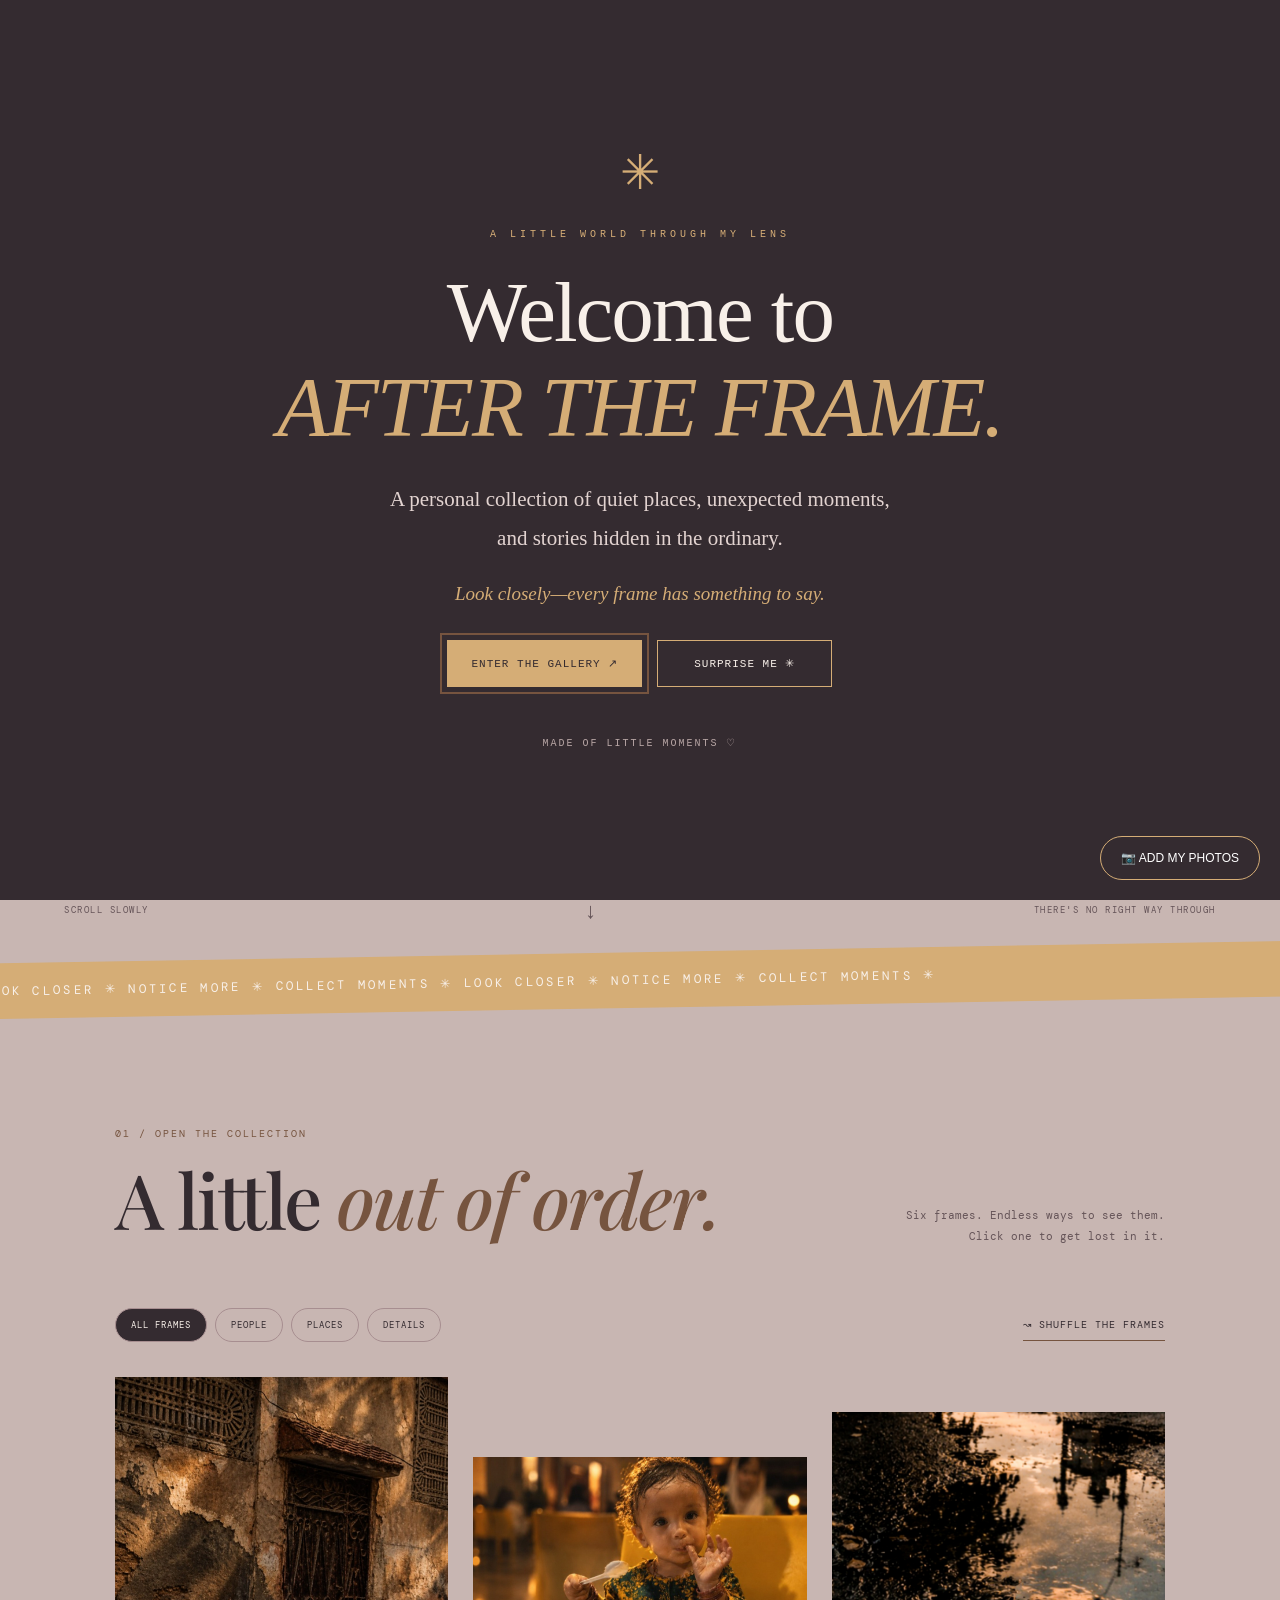
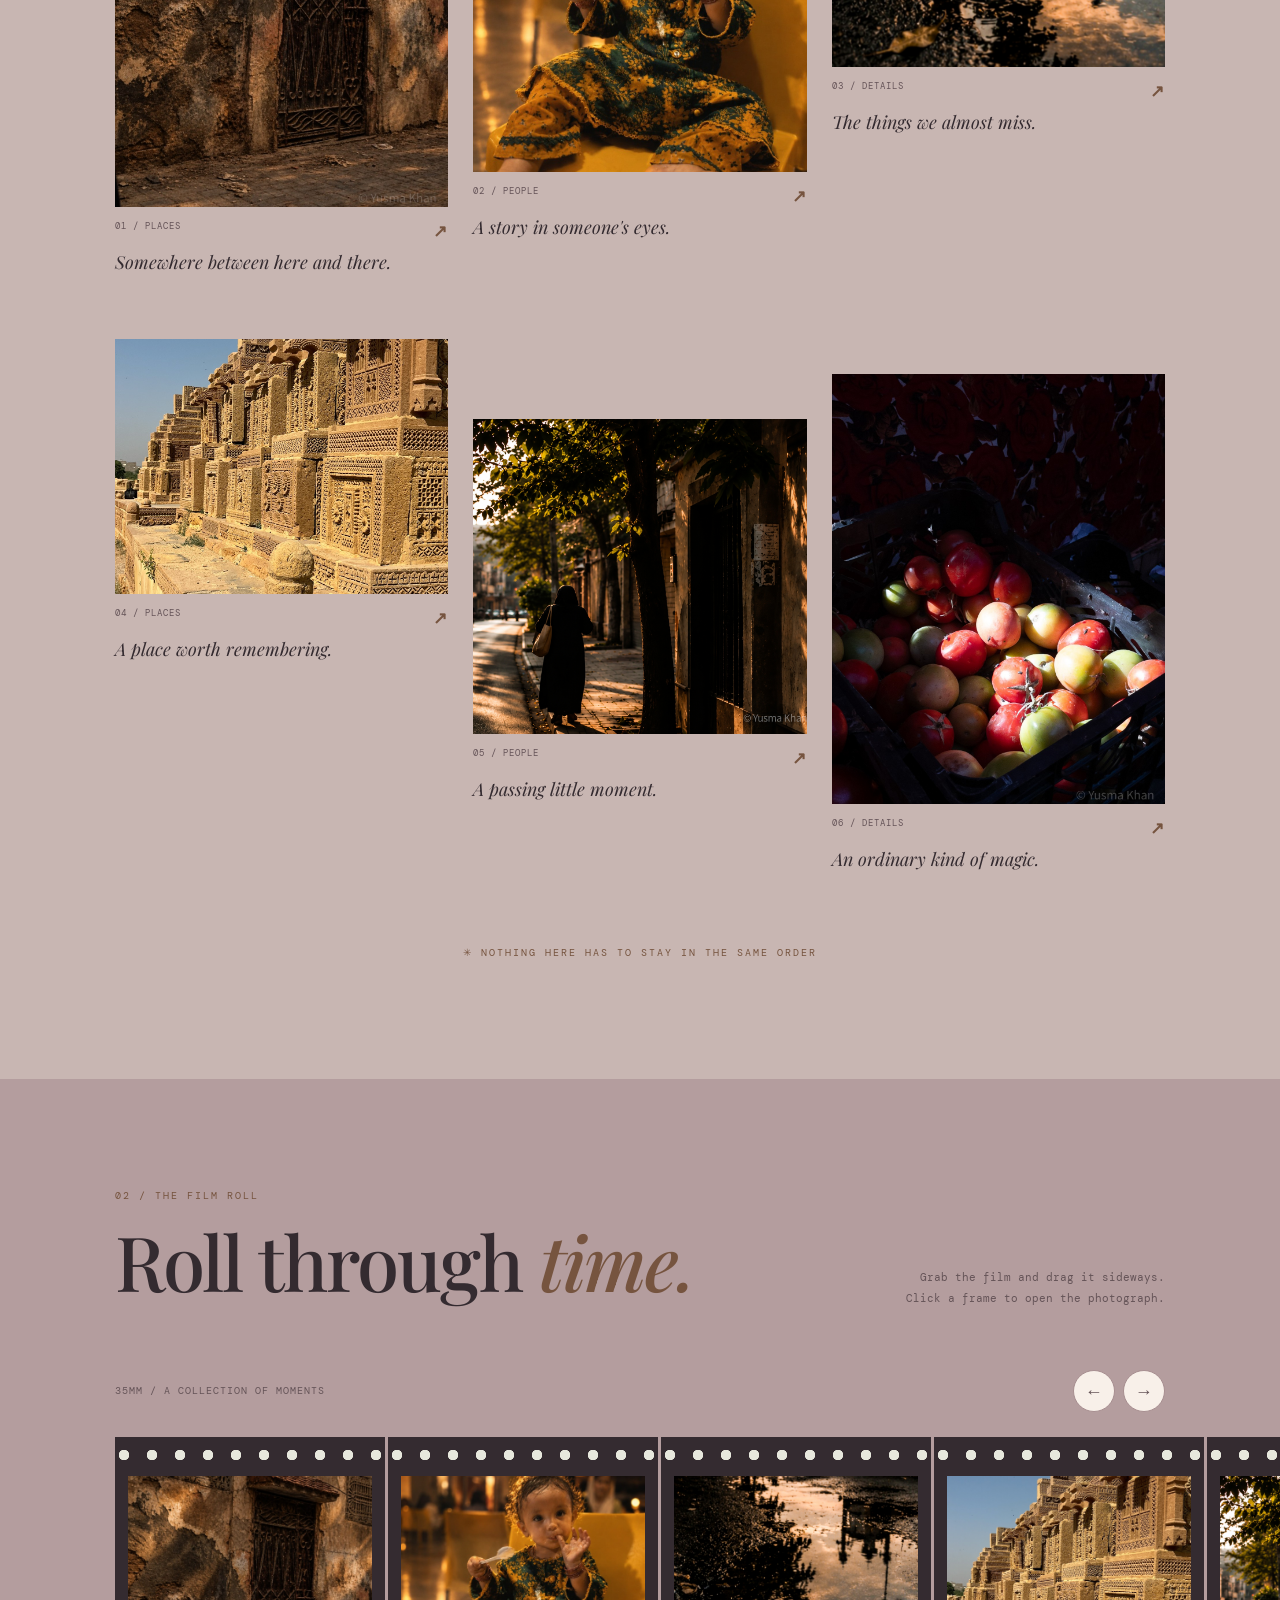
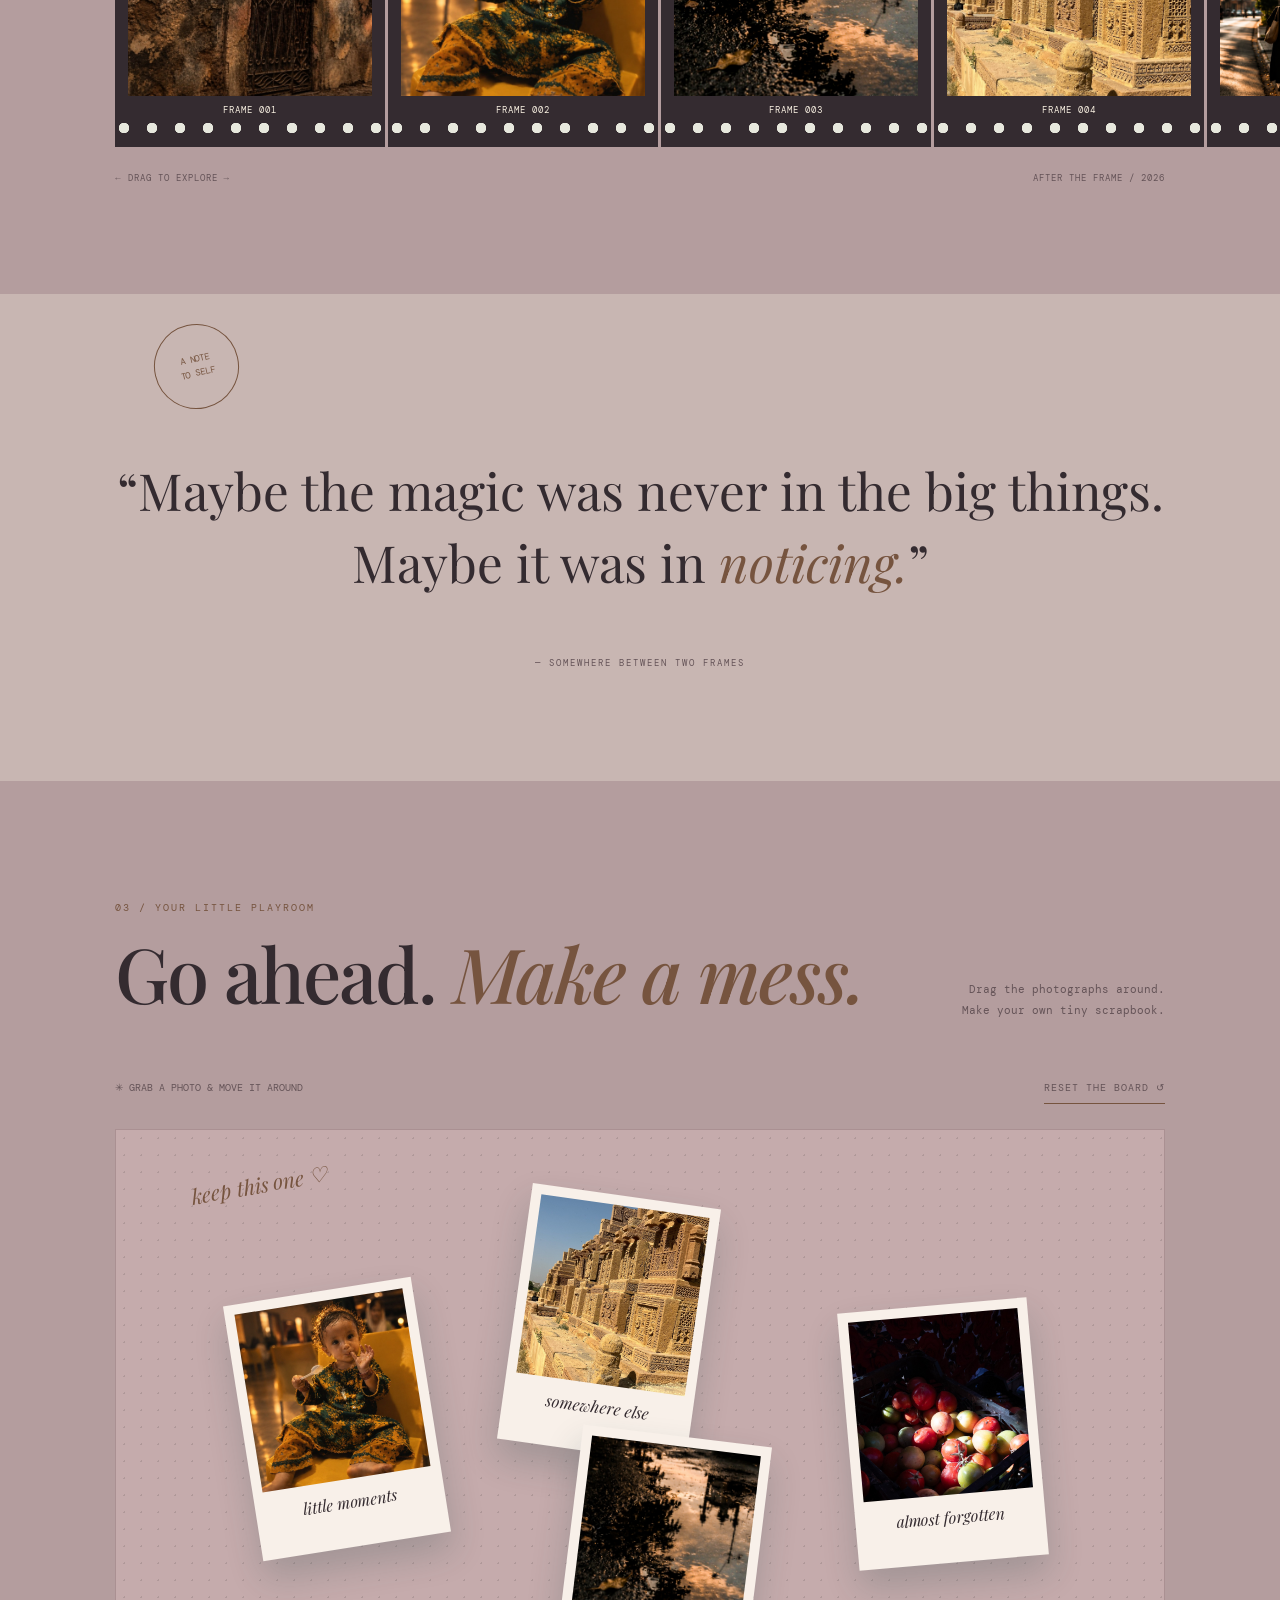
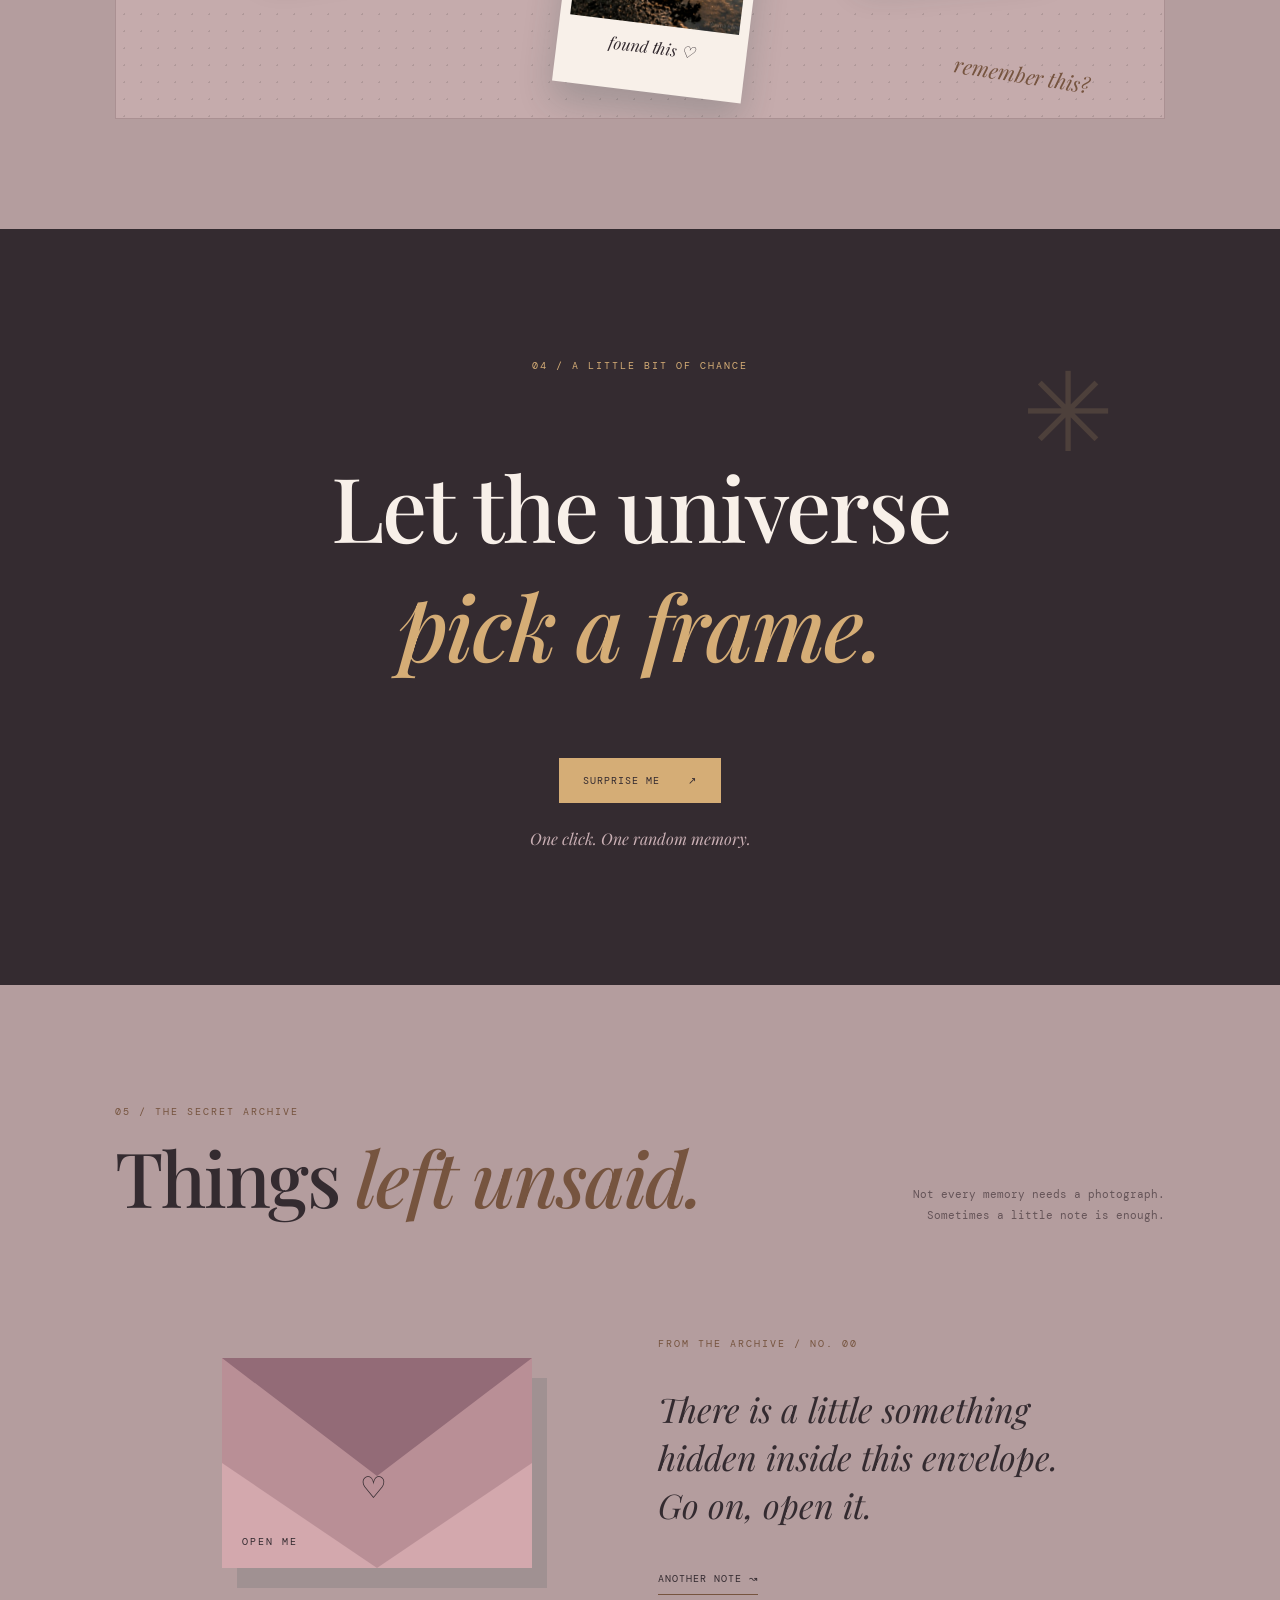
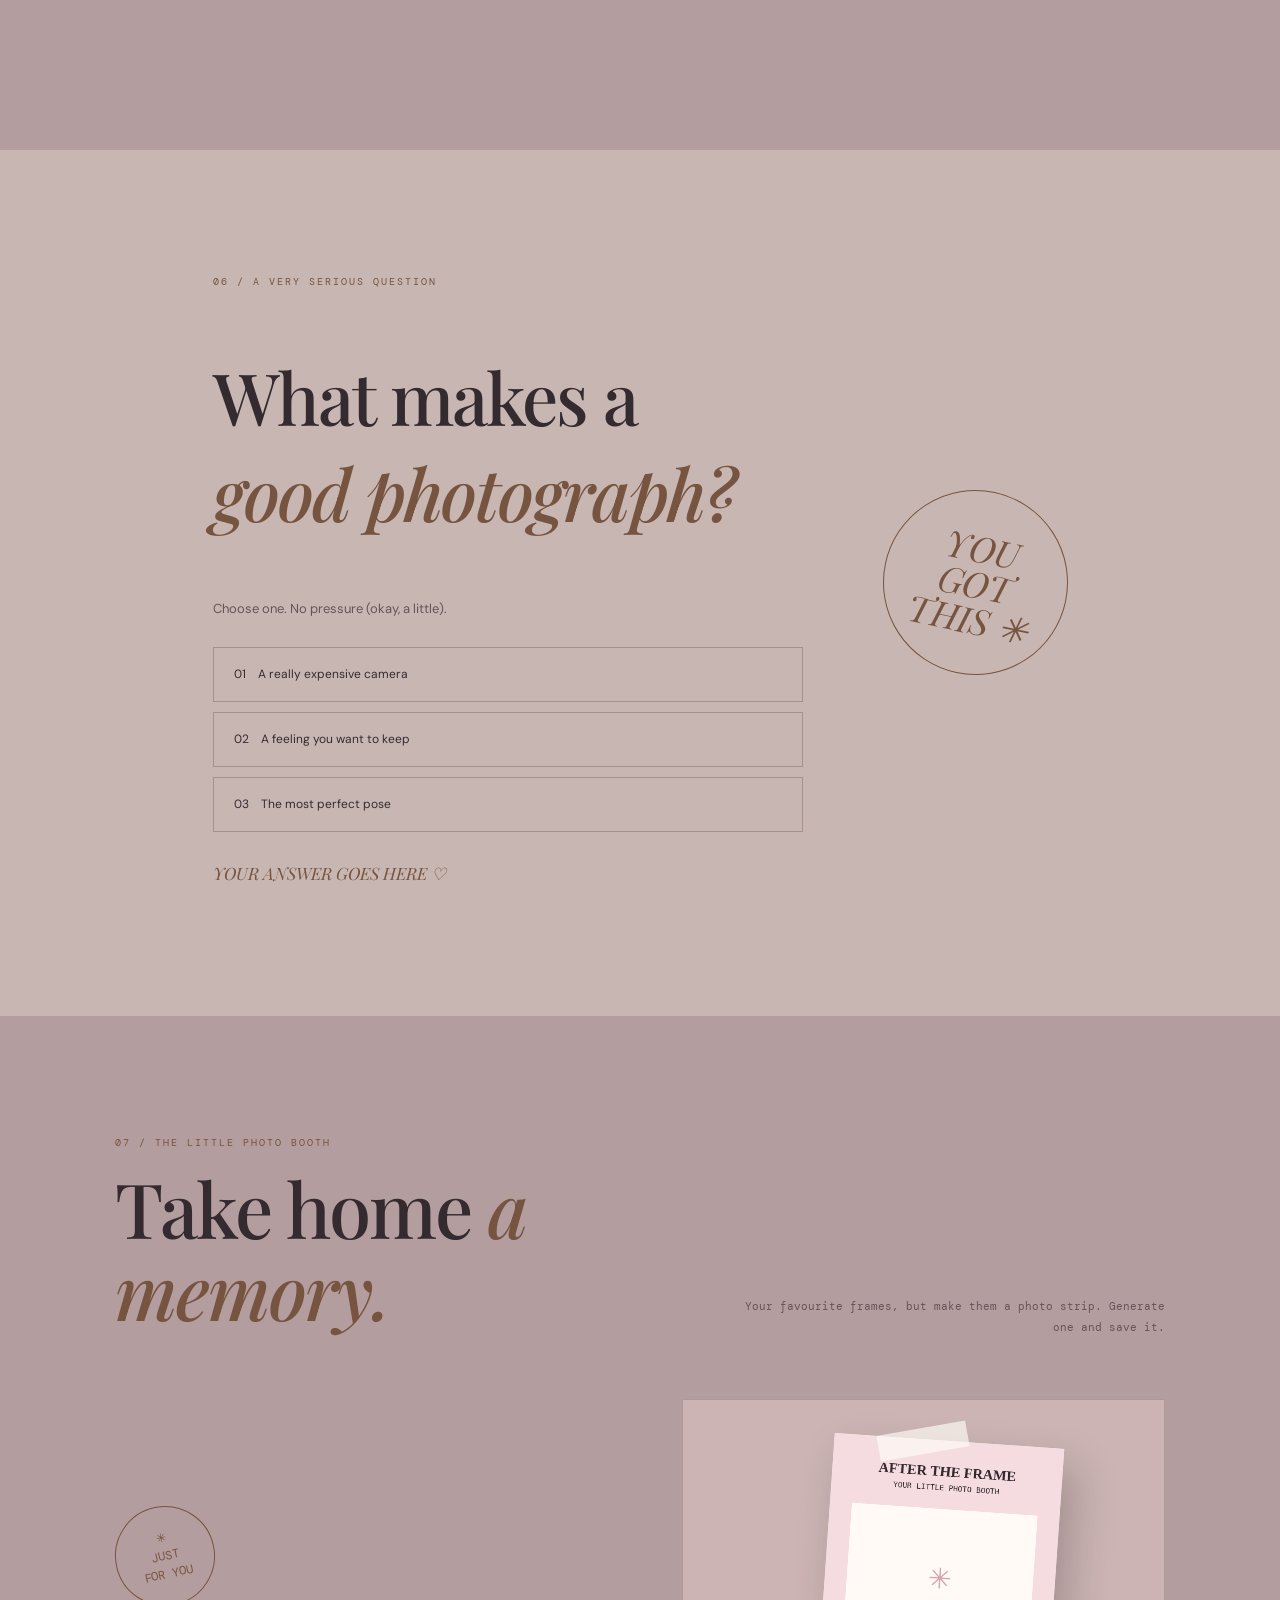
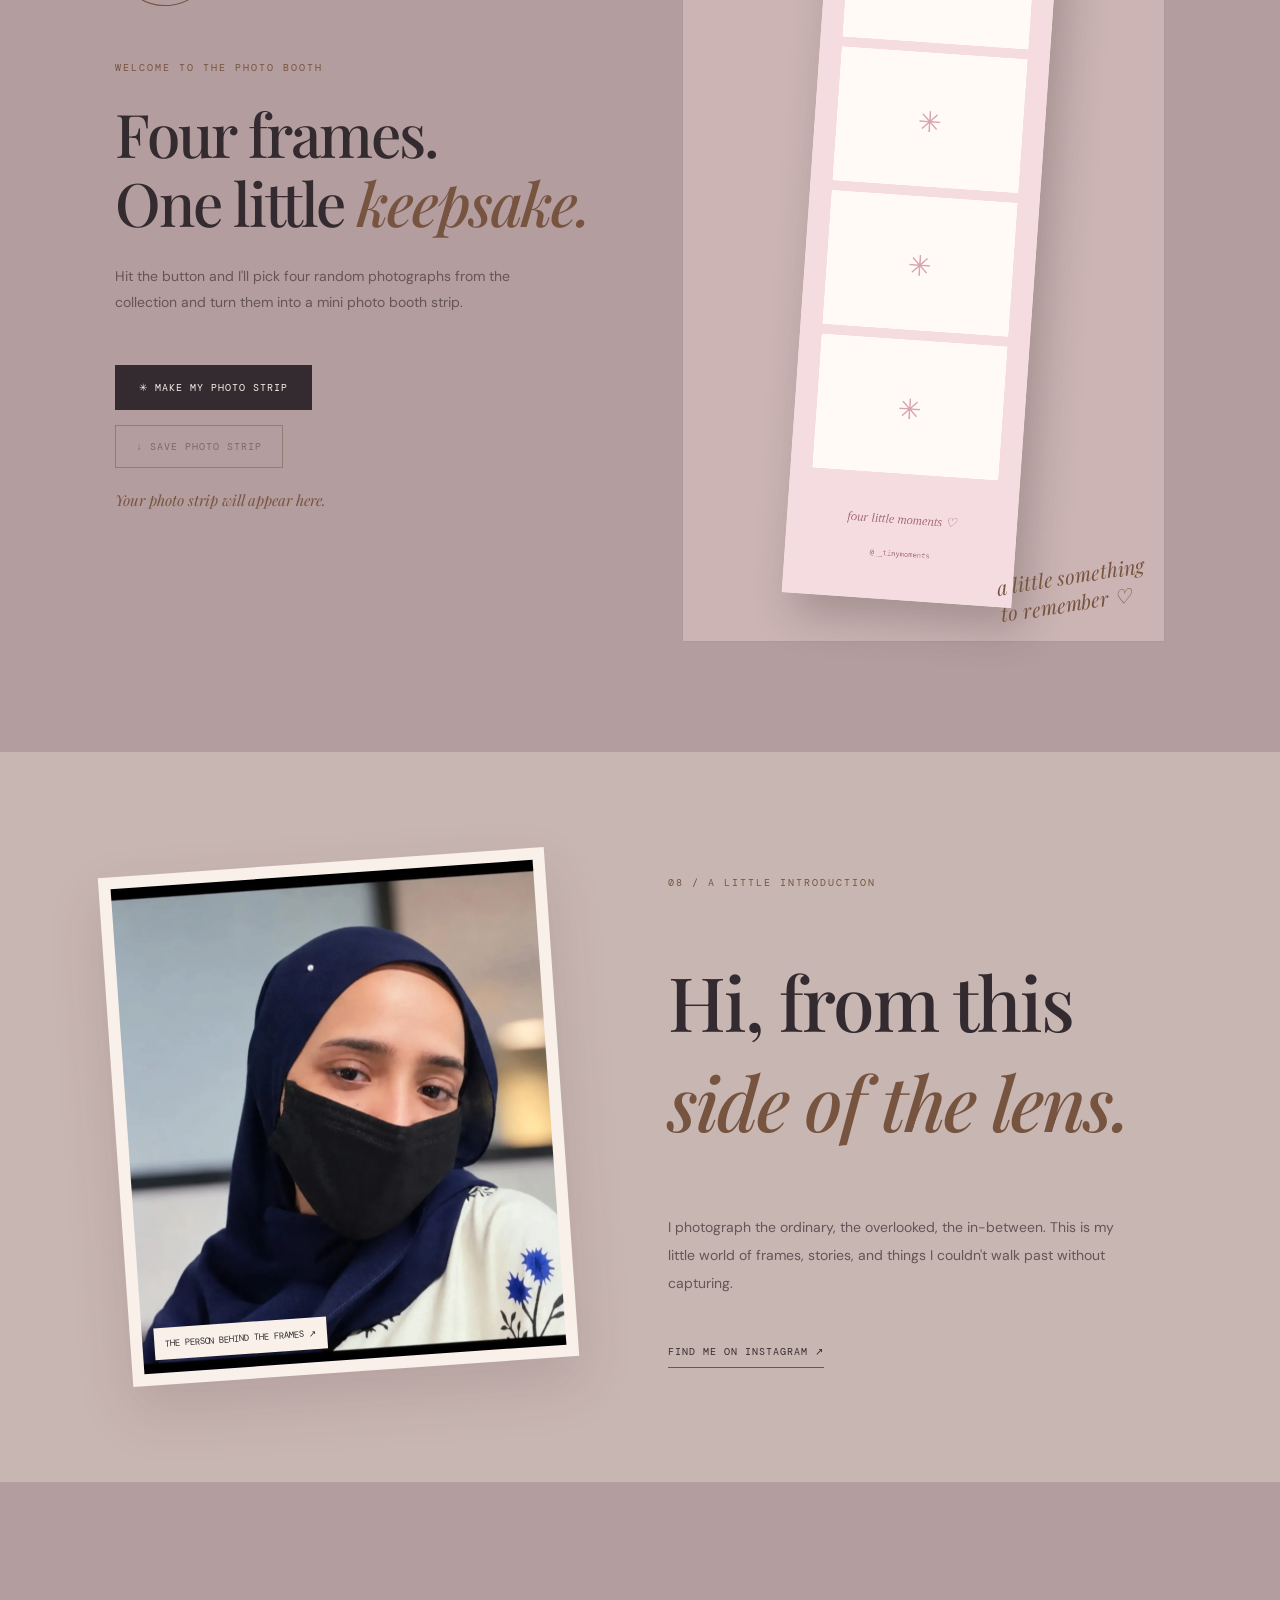
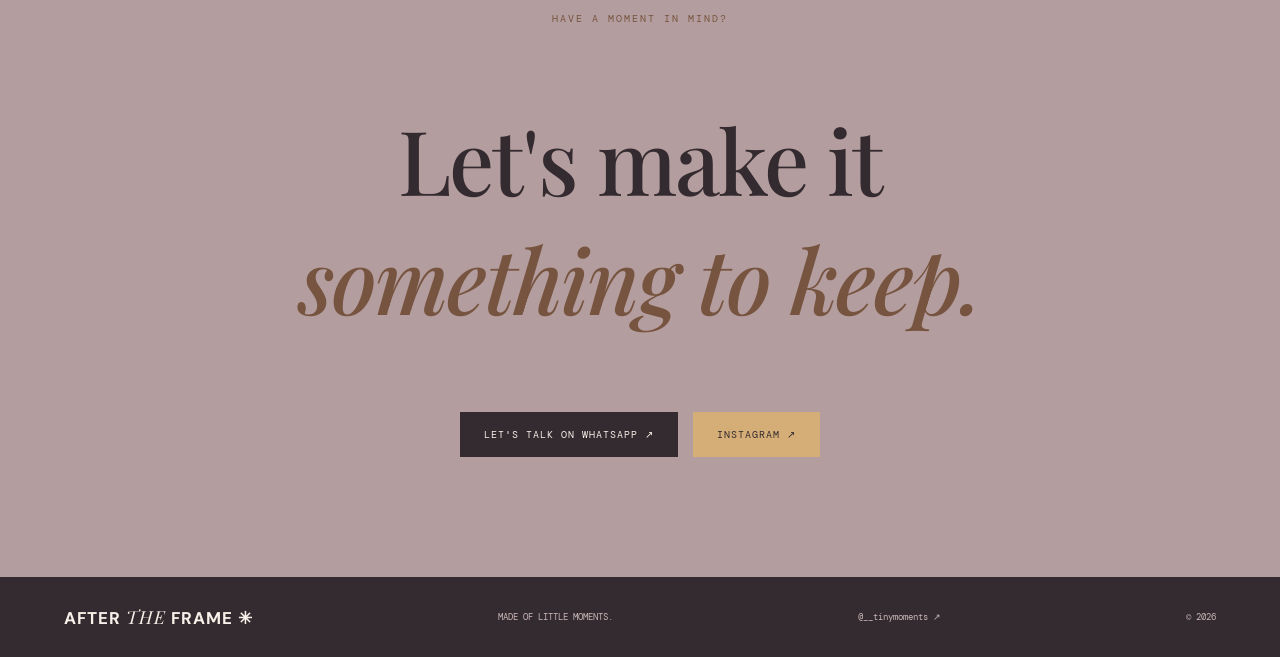
==== index (1).html @ 4b3997f7 "Add files via upload" ====
<!DOCTYPE html>
<html lang="en">
<head>
  <meta charset="UTF-8">
  <meta name="viewport" content="width=device-width, initial-scale=1.0">
  <meta name="theme-color" content="#faf2ed">

  <title>AFTER THE FRAME — A Living Photo Diary</title>

  <link rel="preconnect" href="https://fonts.googleapis.com">
  <link rel="preconnect" href="https://fonts.gstatic.com" crossorigin>

  <link href="https://fonts.googleapis.com/css2?family=DM+Mono:wght@400;500&family=DM+Sans:wght@400;500;600;700&family=Playfair+Display:ital,wght@0,500;0,600;1,500;1,600&display=swap" rel="stylesheet">

  <style>

:root {
  --bg: #faf2ed;
  --blush: #f1e2e0;
  --rose: #d8a4ad;
  --rose-dark: #a96e7c;
  --ink: #33282d;
  --muted: #8b767b;
  --line: #e0cacc;
  --paper: #fffaf6;
  --serif: 'Playfair Display', Georgia, serif;
  --mono: 'DM Mono', monospace;
  --sans: 'DM Sans', sans-serif;
}

* {
  box-sizing: border-box;
}

html {
  scroll-behavior: smooth;
  scroll-padding-top: 100px;
}

body {
  margin: 0;
  background: var(--bg);
  color: var(--ink);
  font-family: var(--sans);
  overflow-x: hidden;
}

button, a {
  color: inherit;
}

button {
  font: inherit;
  cursor: pointer;
}

img {
  max-width: 100%;
}

button:focus-visible,
a:focus-visible {
  outline: 2px solid var(--rose-dark);
  outline-offset: 5px;
}

.micro {
  color: var(--rose-dark);
  font: 10px var(--mono);
  letter-spacing: 2px;
}

h1, h2, h3 {
  font-family: var(--serif);
  font-weight: 500;
  letter-spacing: -2px;
}

h1 em, h2 em, h3 em {
  color: var(--rose-dark);
  font-weight: 500;
}

/* PLAYFUL CURSOR */

#cursor {
  position: fixed;
  top: 0;
  left: 0;
  width: 26px;
  height: 26px;
  border: 1px solid var(--rose-dark);
  border-radius: 50%;
  transform: translate(-50%, -50%);
  pointer-events: none;
  z-index: 200;
  opacity: 0;
  transition:
    width .2s,
    height .2s,
    background .2s,
    opacity .2s;
}

#cursor.visible {
  opacity: 1;
}

#cursor.big {
  width: 55px;
  height: 55px;
  background: #d8a4ad35;
}

/* FLOATING HANDWRITTEN NOTES */

#floatingNote {
  position: fixed;
  bottom: 35px;
  right: 35px;
  max-width: 230px;
  padding: 18px 25px;
  background: #fff1d9;
  border: 1px solid #e7d4ae;
  box-shadow: 6px 10px 25px #33282d25;
  font: italic 20px/1.4 var(--serif);
  color: var(--ink);
  transform: translateY(30px) rotate(-6deg);
  opacity: 0;
  pointer-events: none;
  z-index: 110;
  transition: opacity .3s, transform .3s;
}

#floatingNote.show {
  opacity: 1;
  transform: translateY(0) rotate(-6deg);
}

#floatingNote::before {
  content: '✳';
  position: absolute;
  top: -14px;
  right: -13px;
  font-size: 27px;
  color: var(--rose-dark);
}

/* TOP BAR */

.topbar {
  height: 30px;
  padding: 0 5%;
  display: flex;
  justify-content: space-between;
  align-items: center;
  background: var(--ink);
  color: #fceee9;
  font: 9px var(--mono);
  letter-spacing: 1.3px;
}

/* NAVIGATION */

.navbar {
  height: 78px;
  padding: 0 5%;
  display: flex;
  align-items: center;
  justify-content: space-between;
  gap: 20px;
  border-bottom: 1px solid var(--line);
  background: #faf2edee;
  backdrop-filter: blur(14px);
  position: sticky;
  top: 0;
  z-index: 60;
}

.brand {
  text-decoration: none;
  font-weight: 700;
  font-size: 17px;
  letter-spacing: 1px;
  white-space: nowrap;
}

.brand i {
  font: italic 18px var(--serif);
}

.brand span {
  color: var(--rose-dark);
}

.navlinks {
  display: flex;
  gap: 24px;
}

.navlinks a {
  position: relative;
  text-decoration: none;
  font: 9px var(--mono);
  letter-spacing: 1px;
  white-space: nowrap;
}

.navlinks a::after {
  content: '';
  position: absolute;
  left: 0;
  bottom: -6px;
  width: 0;
  height: 1px;
  background: var(--rose-dark);
  transition: width .3s;
}

.navlinks a:hover::after {
  width: 100%;
}

#soundBtn {
  background: none;
  border: 1px solid var(--line);
  border-radius: 50px;
  padding: 10px 13px;
  font: 9px var(--mono);
  white-space: nowrap;
}

/* BUTTONS */

.pill {
  display: inline-flex;
  align-items: center;
  justify-content: space-between;
  gap: 28px;
  padding: 16px 24px;
  text-decoration: none;
  border: 0;
  font: 10px var(--mono);
  letter-spacing: 1px;
  transition: transform .25s, background .25s;
}

.pill:hover {
  transform: translateY(-5px) rotate(-2deg);
}

.pill.dark {
  background: var(--ink);
  color: var(--paper);
}

.pill.rose {
  background: var(--rose);
  color: var(--ink);
}

.pill.rose:hover {
  background: var(--paper);
}

.text-button {
  display: inline-block;
  padding: 9px 0;
  border: 0;
  border-bottom: 1px solid var(--rose-dark);
  background: none;
  font: 10px var(--mono);
  letter-spacing: 1px;
  text-decoration: none;
}

.text-button:hover {
  color: var(--rose-dark);
}

/* HERO */

.hero {
  min-height: 750px;
  padding: 100px 10% 90px;
  display: flex;
  align-items: center;
  position: relative;
  overflow: hidden;
}

.hero-copy {
  position: relative;
  z-index: 3;
  max-width: 760px;
}

.hero h1 {
  font-size: clamp(65px, 8.5vw, 124px);
  line-height: 1.01;
  margin: 30px 0;
}

.hero-description {
  max-width: 390px;
  color: var(--muted);
  font-size: 14px;
  line-height: 1.9;
}

.hero .pill {
  margin-top: 20px;
}

.hero-polaroid {
  position: absolute;
  right: 12%;
  top: 125px;
  width: min(29vw, 350px);
  height: 440px;
  padding: 12px 12px 44px;
  background: var(--paper);
  box-shadow: 0 25px 70px #62474b38;
  transform: rotate(8deg);
  z-index: 2;
  transition: transform .15s;
}

.hero-polaroid img {
  width: 100%;
  height: 100%;
  object-fit: cover;
}

.hero-polaroid > span {
  position: absolute;
  bottom: 14px;
  left: 15px;
  font: italic 15px var(--serif);
  color: var(--muted);
}

.tape {
  position: absolute;
  top: -10px;
  left: 36%;
  width: 90px;
  height: 25px;
  background: #d8a4adbb;
  transform: rotate(-8deg);
  z-index: 3;
}

.hero-star {
  position: absolute;
  right: 7%;
  top: 80px;
  color: var(--rose);
  font-size: 90px;
  animation: spin 25s linear infinite;
}

.hero-scribble {
  position: absolute;
  right: 6%;
  bottom: 105px;
  font: italic 20px var(--serif);
  color: var(--rose-dark);
  transform: rotate(10deg);
}

.hero-bottom {
  position: absolute;
  bottom: 28px;
  left: 5%;
  right: 5%;
  display: flex;
  justify-content: space-between;
  align-items: center;
  color: var(--muted);
  font: 9px var(--mono);
  letter-spacing: 1.5px;
}

.down-arrow {
  font-size: 22px;
  animation: bob 1.5s infinite;
}

@keyframes spin {
  to { transform: rotate(360deg); }
}

@keyframes bob {
  50% { transform: translateY(7px); }
}

/* MOVING MARQUEE */

.marquee {
  overflow: hidden;
  background: var(--rose);
  color: var(--paper);
  padding: 19px 0;
  font: 12px var(--mono);
  letter-spacing: 3px;
  white-space: nowrap;
  transform: rotate(-1deg) scale(1.03);
}

.marquee > div {
  width: max-content;
  animation: marqueeMove 25s linear infinite;
}

@keyframes marqueeMove {
  to { transform: translateX(-35%); }
}

/* SECTION STRUCTURE */

.section {
  padding: 110px 9%;
}

.section-head {
  display: flex;
  justify-content: space-between;
  align-items: end;
  gap: 25px;
  margin-bottom: 50px;
}

.section-head h2 {
  font-size: clamp(45px, 6vw, 76px);
  line-height: 1.08;
  margin: 18px 0;
}

.section-head > p {
  text-align: right;
  font: 11px/1.9 var(--mono);
  color: var(--muted);
}

/* GALLERY */

.gallery-actions {
  display: flex;
  justify-content: space-between;
  align-items: center;
  gap: 20px;
  margin-bottom: 35px;
}

.filters {
  display: flex;
  gap: 8px;
  flex-wrap: wrap;
}

.filters button {
  border: 1px solid var(--line);
  border-radius: 30px;
  padding: 10px 15px;
  background: none;
  font: 9px var(--mono);
  letter-spacing: 1px;
  transition: background .2s, color .2s;
}

.filters button:hover,
.filters button.active {
  background: var(--ink);
  color: var(--paper);
}

.gallery {
  display: grid;
  grid-template-columns: repeat(3, minmax(0, 1fr));
  gap: 65px 25px;
  align-items: start;
}

.frame {
  display: block;
  min-width: 0;
  padding: 0;
  border: 0;
  background: none;
  text-align: left;
  transition: transform .35s;
}

.frame:nth-child(3n+2) {
  margin-top: 80px;
}

.frame:nth-child(3n) {
  margin-top: 35px;
}

.frame:hover {
  transform: translateY(-10px) rotate(-1deg);
}

.frame.hidden {
  display: none;
}

.frame-image {
  display: block;
  position: relative;
  overflow: hidden;
  background: var(--blush);
}

.frame-image::after {
  content: 'OPEN FRAME ↗';
  position: absolute;
  right: 12px;
  bottom: 12px;
  background: var(--paper);
  padding: 10px;
  font: 9px var(--mono);
  opacity: 0;
  transform: translateY(10px);
  transition: .3s;
}

.frame:hover .frame-image::after {
  opacity: 1;
  transform: translateY(0);
}

.frame-image img {
  display: block;
  width: 100%;
  height: 315px;
  object-fit: cover;
  transition: transform .8s;
}

.frame.tall img {
  height: 430px;
}

.frame.short img {
  height: 255px;
}

.frame:hover img {
  transform: scale(1.07);
}

.frame-label {
  display: flex;
  justify-content: space-between;
  margin: 13px 0 8px;
  color: var(--muted);
  font: 9px var(--mono);
  letter-spacing: 1px;
}

.frame-label b {
  color: var(--rose-dark);
  font-size: 17px;
}

.frame > i {
  font: italic 18px var(--serif);
}

.centered {
  margin-top: 75px;
  text-align: center;
}

/* NEW FILM ROLL */

.film-section {
  padding: 100px 0 110px;
  background: var(--blush);
  overflow: hidden;
}

.film-section .section-head {
  margin-left: 9%;
  margin-right: 9%;
}

.film-controls {
  margin: 0 9% 25px;
  display: flex;
  justify-content: space-between;
  align-items: center;
  gap: 15px;
  font: 10px var(--mono);
  letter-spacing: 1px;
  color: var(--muted);
}

.film-controls > div {
  display: flex;
  gap: 8px;
}

.film-controls button {
  width: 42px;
  height: 42px;
  background: var(--paper);
  border: 1px solid var(--line);
  border-radius: 50%;
  font-size: 18px;
  transition: .25s;
}

.film-controls button:hover {
  background: var(--ink);
  color: var(--paper);
}

.film-track {
  display: flex;
  overflow-x: auto;
  gap: 3px;
  padding: 0 9%;
  scrollbar-width: none;
  scroll-snap-type: x proximity;
  touch-action: pan-y;
  cursor: grab;
  user-select: none;
  overscroll-behavior-inline: contain;
}

.film-track::-webkit-scrollbar {
  display: none;
}

.film-track.dragging {
  cursor: grabbing;
  scroll-snap-type: none;
}

.film-frame {
  position: relative;
  flex: 0 0 270px;
  height: 310px;
  padding: 39px 13px 36px;
  background: var(--ink);
  color: #eedbdc;
  border: 0;
  text-align: center;
  scroll-snap-align: center;
  user-select: none;
}

.film-frame::before,
.film-frame::after {
  content: '';
  position: absolute;
  left: 0;
  right: 0;
  height: 17px;
  background-image: radial-gradient(
    circle at 9px 8px,
    #e7cbc8 5px,
    transparent 5.5px
  );
  background-size: 28px 17px;
  background-repeat: repeat-x;
}

.film-frame::before {
  top: 10px;
}

.film-frame::after {
  bottom: 10px;
}

.film-picture {
  display: block;
  height: 220px;
  overflow: hidden;
  background: #514346;
}

.film-picture img {
  width: 100%;
  height: 100%;
  object-fit: cover;
  display: block;
  pointer-events: none;
  transition: filter .3s, transform .5s;
}

.film-frame:hover img {
  filter: brightness(1.12);
  transform: scale(1.05);
}

.film-frame > span:last-child {
  display: block;
  padding-top: 8px;
  font: 9px var(--mono);
  letter-spacing: 1px;
}

.film-footer {
  display: flex;
  justify-content: space-between;
  margin: 25px 9% 0;
  color: var(--muted);
  font: 9px var(--mono);
  letter-spacing: 1px;
}

/* QUOTE */

.quote {
  padding: 110px 8%;
  background: var(--bg);
  text-align: center;
  position: relative;
}

.quote p {
  font: clamp(28px, 4vw, 52px)/1.4 var(--serif);
}

.quote em {
  color: var(--rose-dark);
}

.quote small {
  font: 9px var(--mono);
  letter-spacing: 2px;
  color: var(--muted);
}

.stamp {
  position: absolute;
  left: 12%;
  top: 30px;
  width: 85px;
  height: 85px;
  border: 1px solid var(--rose-dark);
  border-radius: 50%;
  display: grid;
  place-content: center;
  color: var(--rose-dark);
  font: 9px/1.5 var(--mono);
  transform: rotate(-13deg);
}

/* DRAGGABLE PHOTO BOARD */

.play-section {
  background: var(--blush);
}

.playbar {
  display: flex;
  justify-content: space-between;
  align-items: center;
  gap: 15px;
  margin: -10px 0 25px;
  font: 10px var(--mono);
  color: var(--muted);
}

.board {
  height: 590px;
  position: relative;
  overflow: hidden;
  border: 1px solid #dfc5c3;
  background-color: #ead8d5;
  background-image: radial-gradient(
    #b98e9240 1px,
    transparent 1px
  );
  background-size: 17px 17px;
}

.polaroid {
  position: absolute;
  width: 190px;
  padding: 10px 10px 35px;
  background: var(--paper);
  box-shadow: 0 18px 35px #50383b35;
  cursor: grab;
  touch-action: none;
  user-select: none;
  z-index: 2;
  transition: box-shadow .25s;
}

.polaroid.dragging {
  cursor: grabbing;
  box-shadow: 0 28px 60px #50383b60;
}

.polaroid img {
  display: block;
  width: 100%;
  height: 180px;
  object-fit: cover;
  pointer-events: none;
}

.polaroid span {
  display: block;
  text-align: center;
  padding-top: 12px;
  font: italic 16px var(--serif);
  pointer-events: none;
}

.p1 {
  left: 12%;
  top: 160px;
  transform: rotate(-9deg);
}

.p2 {
  left: 38%;
  top: 65px;
  transform: rotate(8deg);
}

.p3 {
  right: 12%;
  top: 175px;
  transform: rotate(-5deg);
}

.p4 {
  left: 43%;
  bottom: 25px;
  transform: rotate(7deg);
}

.board-note {
  position: absolute;
  color: var(--rose-dark);
  font: italic 21px var(--serif);
  pointer-events: none;
}

.note-one {
  left: 7%;
  top: 40px;
  transform: rotate(-10deg);
}

.note-two {
  right: 7%;
  bottom: 30px;
  transform: rotate(9deg);
}

.board-star {
  position: absolute;
  left: 49%;
  top: 48%;
  color: var(--rose-dark);
  font-size: 35px;
  pointer-events: none;
}

/* SURPRISE ME */

.surprise-section {
  position: relative;
  overflow: hidden;
  padding: 120px 7%;
  background: var(--ink);
  color: var(--paper);
  text-align: center;
}

.surprise-section .micro {
  color: var(--rose);
}

.surprise-section h2 {
  font-size: clamp(50px, 7vw, 92px);
}

.surprise-section h2 em {
  color: var(--rose);
}

#surpriseCaption {
  margin-top: 25px;
  color: #c9afb4;
  font: italic 16px var(--serif);
}

.surprise-star {
  position: absolute;
  right: 13%;
  top: 15%;
  color: #d8a4ad22;
  font-size: 110px;
  pointer-events: none;
  animation: spin 35s linear infinite;
}

/* SECRET ARCHIVE */

.archive-section {
  background: var(--blush);
}

.archive-layout {
  display: flex;
  justify-content: center;
  align-items: center;
  gap: 12%;
  padding: 45px 0;
}

.envelope {
  position: relative;
  flex-shrink: 0;
  width: 310px;
  height: 210px;
  background: #d7a1a9;
  border: 0;
  box-shadow: 15px 20px 0 #c68e9835;
  transition: transform .35s;
}

.envelope:hover {
  transform: rotate(-7deg) translateY(-8px);
}

.envelope::before,
.envelope::after {
  content: '';
  position: absolute;
  bottom: 0;
  width: 0;
  height: 0;
  border-bottom: 105px solid #e3b6bd;
}

.envelope::before {
  left: 0;
  border-right: 155px solid transparent;
}

.envelope::after {
  right: 0;
  border-left: 155px solid transparent;
}

.envelope-flap {
  position: absolute;
  top: 0;
  left: 0;
  border-left: 155px solid transparent;
  border-right: 155px solid transparent;
  border-top: 118px solid #bf8590;
  transition: transform .35s;
}

.envelope.opened .envelope-flap {
  transform: scaleY(-1);
  transform-origin: top;
}

.envelope-heart {
  position: absolute;
  top: 110px;
  left: 138px;
  z-index: 3;
  color: var(--ink);
  font-size: 30px;
}

.envelope-label {
  position: absolute;
  bottom: 20px;
  left: 20px;
  z-index: 4;
  font: 10px var(--mono);
  letter-spacing: 2px;
}

.archive-note {
  max-width: 400px;
}

.archive-note > p {
  min-height: 125px;
  font: italic clamp(23px, 3vw, 34px)/1.4 var(--serif);
}

/* PHOTO QUIZ */

.quiz-section {
  display: flex;
  justify-content: center;
  align-items: center;
  gap: 80px;
  padding: 115px 9%;
}

.quiz-content {
  width: 100%;
  max-width: 590px;
}

.quiz-section h2 {
  font-size: clamp(45px, 6vw, 72px);
}

.quiz-content > p:not(.micro) {
  color: var(--muted);
  font-size: 13px;
}

.answers {
  display: grid;
  gap: 10px;
  margin: 30px 0;
}

.answers button {
  padding: 18px 20px;
  background: none;
  border: 1px solid var(--line);
  text-align: left;
  font-size: 12px;
  transition: .25s;
}

.answers button:hover,
.answers button.selected {
  background: var(--blush);
  border-color: var(--rose-dark);
  transform: translateX(7px);
}

#quizResult {
  color: var(--rose-dark);
  font: italic 17px var(--serif);
}

.quiz-sticker {
  width: 185px;
  height: 185px;
  flex-shrink: 0;
  border: 1px solid var(--rose-dark);
  border-radius: 50%;
  display: grid;
  place-content: center;
  text-align: center;
  transform: rotate(12deg);
  color: var(--rose-dark);
  font: italic 36px/1 var(--serif);
}

/* NEW PHOTO BOOTH */

.booth-section {
  background: var(--blush);
}

.booth-layout {
  display: grid;
  grid-template-columns: 1fr 1fr;
  gap: 8%;
  align-items: center;
}

.booth-intro {
  position: relative;
  max-width: 480px;
}

.booth-intro h3 {
  font-size: clamp(38px, 4.7vw, 61px);
  line-height: 1.15;
  margin: 25px 0;
}

.booth-intro > p:not(.micro) {
  max-width: 410px;
  color: var(--muted);
  font-size: 14px;
  line-height: 1.9;
}

.booth-stamp {
  display: grid;
  place-content: center;
  position: relative;
  width: 100px;
  height: 100px;
  margin-bottom: 55px;
  border: 1px solid var(--rose-dark);
  border-radius: 50%;
  font: 12px/1.5 var(--mono);
  text-align: center;
  color: var(--rose-dark);
  transform: rotate(-12deg);
}

#createStrip {
  margin-top: 35px;
}

.outline-button {
  display: block;
  margin-top: 15px;
  padding: 14px 20px;
  background: transparent;
  border: 1px solid var(--rose-dark);
  font: 10px var(--mono);
  letter-spacing: 1px;
  transition: .25s;
}

.outline-button:not(:disabled):hover {
  background: var(--rose);
}

.outline-button:disabled {
  opacity: .45;
  cursor: not-allowed;
}

#boothStatus {
  min-height: 30px;
  margin-top: 22px;
  font: italic 15px var(--serif);
  color: var(--rose-dark);
}

.booth-preview {
  display: flex;
  justify-content: center;
  align-items: center;
  position: relative;
  min-height: 690px;
  padding: 40px 20px;
  background: #e6d0d0;
  background-image: radial-gradient(
    #a96e7c22 1px,
    transparent 1px
  );
  background-size: 17px 17px;
  border: 1px solid #d9bdc1;
}

#boothCanvas {
  display: block;
  width: min(100%, 230px);
  height: auto;
  background: var(--paper);
  box-shadow: 13px 20px 40px #33282d40;
  transform: rotate(4deg);
  transition: transform .35s;
}

#boothCanvas:hover {
  transform: rotate(0deg) scale(1.02);
}

.booth-tape {
  position: absolute;
  top: 28px;
  left: 50%;
  width: 90px;
  height: 26px;
  background: #ffffff80;
  transform: translateX(-50%) rotate(-10deg);
  z-index: 2;
}

.booth-handwriting {
  position: absolute;
  bottom: 25px;
  right: 17px;
  font: italic 20px var(--serif);
  color: var(--rose-dark);
  transform: rotate(-9deg);
}

/* ABOUT */

.about-section {
  display: grid;
  grid-template-columns: .9fr 1fr;
  align-items: center;
  gap: 10%;
}

.about-photo {
  position: relative;
  height: 510px;
  padding: 12px;
  background: var(--paper);
  box-shadow: 0 25px 55px #50383b26;
  transform: rotate(-4deg);
}

.about-photo img {
  width: 100%;
  height: 100%;
  object-fit: cover;
}

.about-photo span {
  position: absolute;
  bottom: 25px;
  left: 24px;
  padding: 10px;
  background: var(--paper);
  font: 9px var(--mono);
}

.about-content h2 {
  font-size: clamp(45px, 6vw, 75px);
}

.about-content > p:not(.micro) {
  max-width: 460px;
  color: var(--muted);
  font-size: 14px;
  line-height: 2;
}

.about-content .link {
  margin-top: 25px;
}

/* CONTACT */

.contact-section {
  padding: 120px 7%;
  background: var(--blush);
  text-align: center;
}

.contact-section h2 {
  font-size: clamp(48px, 7vw, 90px);
}

.contact-section .pill {
  margin-top: 25px;
}

/* FOOTER */

footer {
  display: flex;
  justify-content: space-between;
  align-items: center;
  flex-wrap: wrap;
  gap: 16px;
  padding: 28px 5%;
  background: var(--ink);
  color: var(--paper);
}

footer span,
footer > a:last-of-type {
  font: 9px var(--mono);
  color: #cbb7b8;
  text-decoration: none;
}

/* LIGHTBOX */

.lightbox {
  position: fixed;
  inset: 0;
  z-index: 100;
  display: flex;
  justify-content: center;
  align-items: center;
  padding: 60px 8%;
  background: #21191ef0;
  opacity: 0;
  visibility: hidden;
  transition: opacity .3s, visibility .3s;
}

.lightbox.open {
  opacity: 1;
  visibility: visible;
}

.lightbox figure {
  margin: 0;
  max-width: min(850px, 80vw);
}

.lightbox figure img {
  display: block;
  max-width: 100%;
  max-height: 72vh;
  object-fit: contain;
}

.lightbox figcaption {
  display: flex;
  justify-content: space-between;
  gap: 25px;
  padding-top: 15px;
  color: var(--paper);
  font: 11px var(--mono);
}

.lightbox button {
  position: absolute;
  border: 0;
  background: none;
  color: var(--paper);
  font-size: 30px;
}

.lightbox-close {
  right: 25px;
  top: 15px;
  font-size: 40px !important;
}

.lightbox-prev {
  left: 4%;
  top: 50%;
}

.lightbox-next {
  right: 4%;
  top: 50%;
}

/* LITTLE NOTIFICATIONS */

.toast {
  position: fixed;
  bottom: 25px;
  left: 50%;
  z-index: 120;
  padding: 12px 18px;
  background: var(--ink);
  color: var(--paper);
  font: 10px var(--mono);
  transform: translate(-50%, 20px);
  opacity: 0;
  pointer-events: none;
  transition: .3s;
}

.toast.show {
  opacity: 1;
  transform: translate(-50%, 0);
}

/* SCROLL REVEAL */

.reveal {
  opacity: 0;
  transform: translateY(25px);
  transition: opacity .7s, transform .7s;
}

.reveal.visible {
  opacity: 1;
  transform: translateY(0);
}

/* TABLET */

@media (max-width: 1000px) {
  .navbar {
    flex-wrap: wrap;
    height: auto;
    min-height: 76px;
    padding: 14px 5%;
  }

  .navlinks {
    order: 3;
    width: 100%;
    justify-content: center;
    padding-top: 12px;
  }

  .hero {
    padding-left: 7%;
  }

  .hero-polaroid {
    right: 7%;
    width: 30vw;
    height: 365px;
  }

  .section {
    padding: 85px 7%;
  }

  .gallery {
    gap: 45px 18px;
  }

  .polaroid {
    width: 155px;
  }

  .polaroid img {
    height: 145px;
  }

  .p1 { left: 7%; }
  .p3 { right: 7%; }

  .film-section .section-head {
    margin: 0 7% 40px;
  }

  .film-controls,
  .film-footer {
    margin-left: 7%;
    margin-right: 7%;
  }

  .film-track {
    padding-left: 7%;
    padding-right: 7%;
  }
}

/* MOBILE */

@media (max-width: 650px) {

  #cursor {
    display: none;
  }

  #floatingNote {
    right: 20px;
    bottom: 20px;
    max-width: 190px;
    font-size: 16px;
  }

  .topbar {
    font-size: 7px;
  }

  .topbar span:last-child {
    display: none;
  }

  .navbar {
    min-height: 65px;
    padding: 14px 5%;
  }

  .brand {
    font-size: 14px;
  }

  .navlinks {
    gap: 16px;
    overflow-x: auto;
    justify-content: flex-start;
    scrollbar-width: none;
  }

  .navlinks::-webkit-scrollbar {
    display: none;
  }

  .navlinks a {
    font-size: 8px;
  }

  #soundBtn {
    font-size: 8px;
    padding: 8px;
  }

  .hero {
    min-height: 790px;
    padding: 65px 7% 335px;
    align-items: flex-start;
  }

  .hero h1 {
    font-size: clamp(55px, 13vw, 83px);
    letter-spacing: -2px;
  }

  .hero-description {
    font-size: 12px;
  }

  .hero-polaroid {
    width: 205px;
    height: 265px;
    right: 18%;
    top: auto;
    bottom: 80px;
  }

  .hero-polaroid > span {
    font-size: 11px;
  }

  .hero-star {
    right: 8%;
    top: 45%;
    font-size: 60px;
  }

  .hero-scribble {
    right: 5%;
    bottom: 82px;
    font-size: 13px;
  }

  .hero-bottom {
    font-size: 7px;
  }

  .hero-bottom span:last-child {
    display: none;
  }

  .section {
    padding: 75px 6%;
  }

  .section-head {
    display: block;
    margin-bottom: 35px;
  }

  .section-head h2 {
    font-size: clamp(40px, 10vw, 60px);
  }

  .section-head > p {
    text-align: left;
    margin-top: 18px;
  }

  /* GALLERY */

  .gallery-actions {
    flex-direction: column;
    align-items: flex-start;
  }

  #shuffleBtn {
    align-self: flex-end;
  }

  .filters button {
    padding: 9px 12px;
    font-size: 8px;
  }

  .gallery {
    grid-template-columns: repeat(2, minmax(0, 1fr));
    gap: 35px 12px;
  }

  .frame:nth-child(n) {
    margin-top: 0;
  }

  .frame:nth-child(even) {
    margin-top: 40px;
  }

  .frame-image img,
  .frame.tall img,
  .frame.short img {
    height: 230px;
  }

  .frame-label {
    font-size: 7px;
  }

  .frame > i {
    font-size: 14px;
  }

  /* FILM ROLL */

  .film-section {
    padding: 80px 0;
  }

  .film-section .section-head {
    margin: 0 6% 35px;
  }

  .film-controls,
  .film-footer {
    margin-left: 6%;
    margin-right: 6%;
  }

  .film-track {
    padding-left: 6%;
    padding-right: 6%;
  }

  .film-frame {
    flex-basis: 220px;
    height: 270px;
  }

  .film-picture {
    height: 180px;
  }

  .film-controls {
    font-size: 8px;
  }

  .film-footer {
    font-size: 8px;
  }

  /* QUOTE */

  .quote {
    padding: 90px 7%;
  }

  .quote p {
    font-size: 30px;
  }

  .stamp {
    left: 5%;
    top: 12px;
    width: 60px;
    height: 60px;
    font-size: 7px;
  }

  /* PLAYROOM */

  .playbar {
    flex-wrap: wrap;
  }

  .board {
    height: 615px;
  }

  .polaroid {
    width: 132px;
    padding: 7px 7px 25px;
  }

  .polaroid img {
    height: 128px;
  }

  .polaroid span {
    font-size: 12px;
  }

  .p1 {
    left: 5%;
    top: 100px;
  }

  .p2 {
    left: auto;
    right: 5%;
    top: 60px;
  }

  .p3 {
    left: 7%;
    right: auto;
    top: 335px;
  }

  .p4 {
    left: auto;
    right: 5%;
    bottom: 40px;
  }

  .board-note {
    font-size: 16px;
  }

  /* SURPRISE */

  .surprise-section {
    padding: 95px 7%;
  }

  .surprise-section h2 {
    font-size: 55px;
  }

  /* ARCHIVE */

  .archive-layout {
    flex-direction: column;
    gap: 60px;
  }

  .envelope {
    transform: scale(.85);
  }

  .envelope:hover {
    transform: scale(.85) rotate(-5deg);
  }

  .archive-note {
    width: 100%;
  }

  /* QUIZ */

  .quiz-section {
    display: block;
    padding: 90px 7%;
  }

  .quiz-sticker {
    width: 110px;
    height: 110px;
    font-size: 23px;
    margin: 45px auto 0;
  }

  /* PHOTO BOOTH */

  .booth-layout {
    grid-template-columns: 1fr;
    gap: 45px;
  }

  .booth-stamp {
    width: 80px;
    height: 80px;
    margin-bottom: 35px;
  }

  .booth-intro h3 {
    font-size: 43px;
  }

  .booth-preview {
    min-height: 590px;
  }

  #boothCanvas {
    width: min(100%, 190px);
  }

  .booth-handwriting {
    font-size: 16px;
  }

  /* ABOUT */

  .about-section {
    grid-template-columns: 1fr;
    gap: 55px;
  }

  .about-photo {
    width: 85%;
    height: 380px;
    margin: auto;
  }

  .about-content h2 {
    font-size: 55px;
  }

  /* CONTACT */

  .contact-section {
    padding: 95px 7%;
  }

  .contact-section h2 {
    font-size: 55px;
  }

  /* FOOTER */

  footer {
    justify-content: center;
    text-align: center;
  }

  footer span:nth-child(2) {
    display: none;
  }

  /* LIGHTBOX */

  .lightbox {
    padding: 50px 5%;
  }

  .lightbox figure {
    max-width: 90vw;
  }

  .lightbox-prev {
    left: 2%;
  }

  .lightbox-next {
    right: 2%;
  }
}

@media (prefers-reduced-motion: reduce) {
  *,
  *::before,
  *::after {
    scroll-behavior: auto !important;
    animation-duration: .01ms !important;
    transition-duration: .01ms !important;
  }

  .reveal {
    opacity: 1;
    transform: none;
  }
}

/* =====================================
   AFTER THE FRAME
   MIDNIGHT TEAL × ANTIQUE GOLD
   COLOUR CHANGE ONLY
===================================== */

:root {
  --bg: #F8F5EE;
  --blush: #E7E8DD;
  --rose: #D5AD76;
  --rose-dark: #86623D;
  --ink: #153D3C;
  --muted: #5D7771;
  --line: #C7D6CE;
  --paper: #FFFDF7;
}

/* Navigation */
.navbar {
  background: rgba(248, 245, 238, 0.95);
}

/* Cursor */
#cursor.big {
  background: rgba(213, 173, 118, 0.22);
}

/* Floating notes */
#floatingNote {
  background: #FFF5DC;
  border-color: #E4D3B4;
  box-shadow: 6px 10px 25px rgba(21, 61, 60, 0.15);
}

/* Hero photograph */
.hero-polaroid {
  box-shadow: 0 25px 70px rgba(21, 61, 60, 0.22);
}

.tape {
  background: rgba(213, 173, 118, 0.75);
}

/* Film roll */
.film-frame {
  color: #F8F0E1;
}

.film-frame::before,
.film-frame::after {
  background-image: radial-gradient(
    circle at 9px 8px,
    #E7E8DD 5px,
    transparent 5.5px
  );
}

.film-picture {
  background: #466461;
}

/* Draggable scrapbook */
.board {
  background-color: #DAE6DB;
  background-image: radial-gradient(
    rgba(21, 61, 60, 0.18) 1px,
    transparent 1px
  );
  border-color: #BDD0C2;
}

.polaroid {
  box-shadow: 0 18px 35px rgba(21, 61, 60, 0.20);
}

.polaroid.dragging {
  box-shadow: 0 28px 60px rgba(21, 61, 60, 0.38);
}

/* Secret envelope */
.envelope {
  background: #B9CFC0;
  box-shadow: 15px 20px 0 rgba(21, 61, 60, 0.12);
}

.envelope::before,
.envelope::after {
  border-bottom-color: #D7E5D8;
}

.envelope-flap {
  border-top-color: #739D91;
}

/* Photo booth */
.booth-preview {
  background: #E1E7D9;
  background-image: radial-gradient(
    rgba(21, 61, 60, 0.12) 1px,
    transparent 1px
  );
}

.booth-tape {
  background: rgba(255, 253, 247, 0.65);
}

/* Photo popup */
.lightbox {
  background: rgba(10, 30, 30, 0.94);
}

/* Decorative star */
.surprise-star {
  color: rgba(213, 173, 118, 0.16);
}

/* DARKER CINEMATIC BACKGROUND */

:root {
  --bg: #B9C9BD;
  --blush: #A8BBAE;
  --paper: #F4F0E6;
  --ink: #153D3C;
  --rose: #D5AD76;
  --rose-dark: #86623D;
  --muted: #46665B;
  --line: #8FA99A;
}

/* Match the navigation to the new background */
.navbar {
  background: rgba(185, 201, 189, 0.95);
}

/* SMOKY MOCHA × ANTIQUE GOLD */

:root {
  --bg: #C8B6B2;
  --blush: #B49D9E;
  --paper: #F8F0E9;
  --ink: #342B30;
  --rose: #D5AD76;
  --rose-dark: #76543F;
  --muted: #655458;
  --line: #A78E90;
}

.navbar {
  background: rgba(200, 182, 178, 0.96);
}

.board {
  background-color: #C5ABAC;
  border-color: #AA9092;
  background-image: radial-gradient(
    rgba(52, 43, 48, 0.15) 1px,
    transparent 1px
  );
}

.booth-preview {
  background-color: #CBB4B3;
  border-color: #AF9898;
  background-image: radial-gradient(
    rgba(52, 43, 48, 0.12) 1px,
    transparent 1px
  );
}

.envelope {
  background: #B98F96;
}

.envelope::before,
.envelope::after {
  border-bottom-color: #D3A8AD;
}

.envelope-flap {
  border-top-color: #936B77;
}

/* ==================================
   AFTER THE FRAME — OPENING ANIMATION
================================== */

#aftIntro {
  position: fixed;
  inset: 0;
  z-index: 99999;
  background: var(--ink, #342b30);
  color: var(--paper, #f8f0e9);
  display: flex;
  justify-content: center;
  align-items: center;
  overflow: hidden;
}

html.aft-intro-active {
  overflow: hidden;
}

.aft-intro-content {
  text-align: center;
  position: relative;
  padding: 30px;
}

.aft-intro-small {
  font-family: monospace;
  font-size: 10px;
  letter-spacing: 4px;
  color: var(--rose, #d5ad76);
  animation: aftFade .7s both;
}

.aft-intro-photo {
  width: clamp(155px, 25vw, 245px);
  height: clamp(205px, 33vw, 315px);
  margin: 35px auto 25px;
  padding: 10px 10px 35px;
  background: #f8f0e9;
  box-shadow: 0 25px 70px #0005;
  position: relative;
  transform: rotate(-8deg);
  animation: aftPop .85s cubic-bezier(.2,1.4,.4,1) both;
}

.aft-intro-photo img {
  width: 100%;
  height: 100%;
  display: block;
  object-fit: cover;
}

.aft-intro-photo::before {
  content: "";
  position: absolute;
  width: 85px;
  height: 24px;
  background: #d5ad76bb;
  top: -12px;
  left: 50%;
  transform: translateX(-50%) rotate(-7deg);
}

.aft-intro-title {
  font-family: Georgia, serif;
  font-weight: normal;
  font-size: clamp(35px, 7vw, 75px);
  letter-spacing: -2px;
  margin: 15px 0 10px;
  animation: aftFade .7s .3s both;
}

.aft-intro-title em {
  color: var(--rose, #d5ad76);
}

.aft-intro-sub {
  font-family: monospace;
  font-size: 10px;
  letter-spacing: 2px;
  color: #e3d0ce;
  animation: aftFade .7s .5s both;
}

.aft-intro-star {
  position: absolute;
  right: -45px;
  top: 15px;
  font-size: 65px;
  color: var(--rose, #d5ad76);
  animation: aftSpin 6s linear infinite;
}

#aftSkip {
  position: absolute;
  top: 35px;
  right: 40px;
  z-index: 2;
  background: none;
  border: 1px solid #ffffff66;
  color: white;
  font: 11px monospace;
  padding: 10px 17px;
  cursor: pointer;
}

#aftIntro.aft-exit {
  animation: aftSlideAway .7s cubic-bezier(.75,0,.2,1) forwards;
}

/* ANIMATION KEYFRAMES */

@keyframes aftPop {
  0% {
    opacity: 0;
    transform: scale(.4) rotate(-25deg) translateY(100px);
  }
  70% {
    opacity: 1;
    transform: scale(1.08) rotate(10deg);
  }
  100% {
    opacity: 1;
    transform: scale(1) rotate(-8deg);
  }
}

@keyframes aftFade {
  from {
    opacity: 0;
    transform: translateY(20px);
  }
  to {
    opacity: 1;
    transform: translateY(0);
  }
}

@keyframes aftSpin {
  to { transform: rotate(360deg); }
}

@keyframes aftSlideAway {
  to { transform: translateY(-105%); }
}

@media (prefers-reduced-motion: reduce) {
  #aftIntro {
    display: none;
  }
}

@media (max-width: 600px) {
  .aft-intro-star {
    right: 0;
    top: 0;
    font-size: 40px;
  }

  #aftSkip {
    right: 20px;
    top: 20px;
  }
}

</style>

</head>

<body>

  <!-- PLAYFUL CURSOR -->
  <div id="cursor" aria-hidden="true"></div>

  <!-- LITTLE FLOATING MESSAGES -->
  <div id="floatingNote" aria-live="polite"></div>

  <!-- TOP STRIP -->
  <div class="topbar">
    <span>AN UNFINISHED COLLECTION OF LITTLE MOMENTS</span>
    <span>✳ MADE TO BE EXPLORED</span>
  </div>

  <!-- NAVIGATION -->
  <nav class="navbar">
    <a href="#home" class="brand">
      AFTER <i>THE</i> FRAME<span>✳</span>
    </a>

    <div class="navlinks">
      <a href="#gallery">FRAMES</a>
      <a href="#film">FILM ROLL</a>
      <a href="#play">PLAYROOM</a>
      <a href="#archive">ARCHIVE</a>
      <a href="#about">ABOUT</a>
    </div>

    <button id="soundBtn" aria-pressed="false">
      ♫ SOUND OFF
    </button>
  </nav>

  <main>

    <!-- HERO -->
    <section class="hero" id="home">

      <div class="hero-copy">
        <p class="micro">✳ A PERSONAL PHOTO DIARY / VOL. 01</p>

        <h1>
          Ordinary<br>
          things.<br>
          <em>Extraordinary</em><br>
          feelings.
        </h1>

        <p class="hero-description">
          A little corner for moments that deserve to stay
          longer. Nothing here needs to be perfectly arranged.
        </p>

        <a href="#gallery" class="pill dark">
          WANDER INSIDE <span>↘</span>
        </a>
      </div>

      <div class="hero-polaroid" id="heroPolaroid">
        <div class="tape"></div>
        <img src="[data-uri]" data-my-photo="1" alt="Featured photograph">
        <span>somewhere between then & now ♡</span>
      </div>

      <span class="hero-star">✳</span>

      <span class="hero-scribble">
        this is where<br>
        the magic lives ↗
      </span>

      <div class="hero-bottom">
        <span>SCROLL SLOWLY</span>
        <span class="down-arrow">↓</span>
        <span>THERE'S NO RIGHT WAY THROUGH</span>
      </div>

    </section>

    <!-- MOVING TEXT -->
    <div class="marquee">
      <div>
        LOOK CLOSER ✳ NOTICE MORE ✳ COLLECT MOMENTS ✳
        LOOK CLOSER ✳ NOTICE MORE ✳ COLLECT MOMENTS ✳
      </div>
    </div>

    <!-- PHOTOGRAPHY GALLERY -->
    <section class="section gallery-section" id="gallery">

      <div class="section-head">
        <div>
          <p class="micro">01 / OPEN THE COLLECTION</p>
          <h2>A little <em>out of order.</em></h2>
        </div>

        <p>
          Six frames. Endless ways to see them.<br>
          Click one to get lost in it.
        </p>
      </div>

      <div class="gallery-actions">

        <div class="filters">
          <button class="active" data-filter="all">ALL FRAMES</button>
          <button data-filter="people">PEOPLE</button>
          <button data-filter="places">PLACES</button>
          <button data-filter="details">DETAILS</button>
        </div>

        <button class="text-button" id="shuffleBtn">
          ↝ SHUFFLE THE FRAMES
        </button>

      </div>

      <div class="gallery" id="galleryGrid">

        <button class="frame tall"
                data-category="places"
                data-caption="Somewhere between here and there.">
          <span class="frame-image">
            <img src="[data-uri]" data-my-photo="1" alt="A captured place">
          </span>
          <span class="frame-label">01 / PLACES <b>↗</b></span>
          <i>Somewhere between here and there.</i>
        </button>

        <button class="frame"
                data-category="people"
                data-caption="A story in someone's eyes.">
          <span class="frame-image">
            <img src="[data-uri]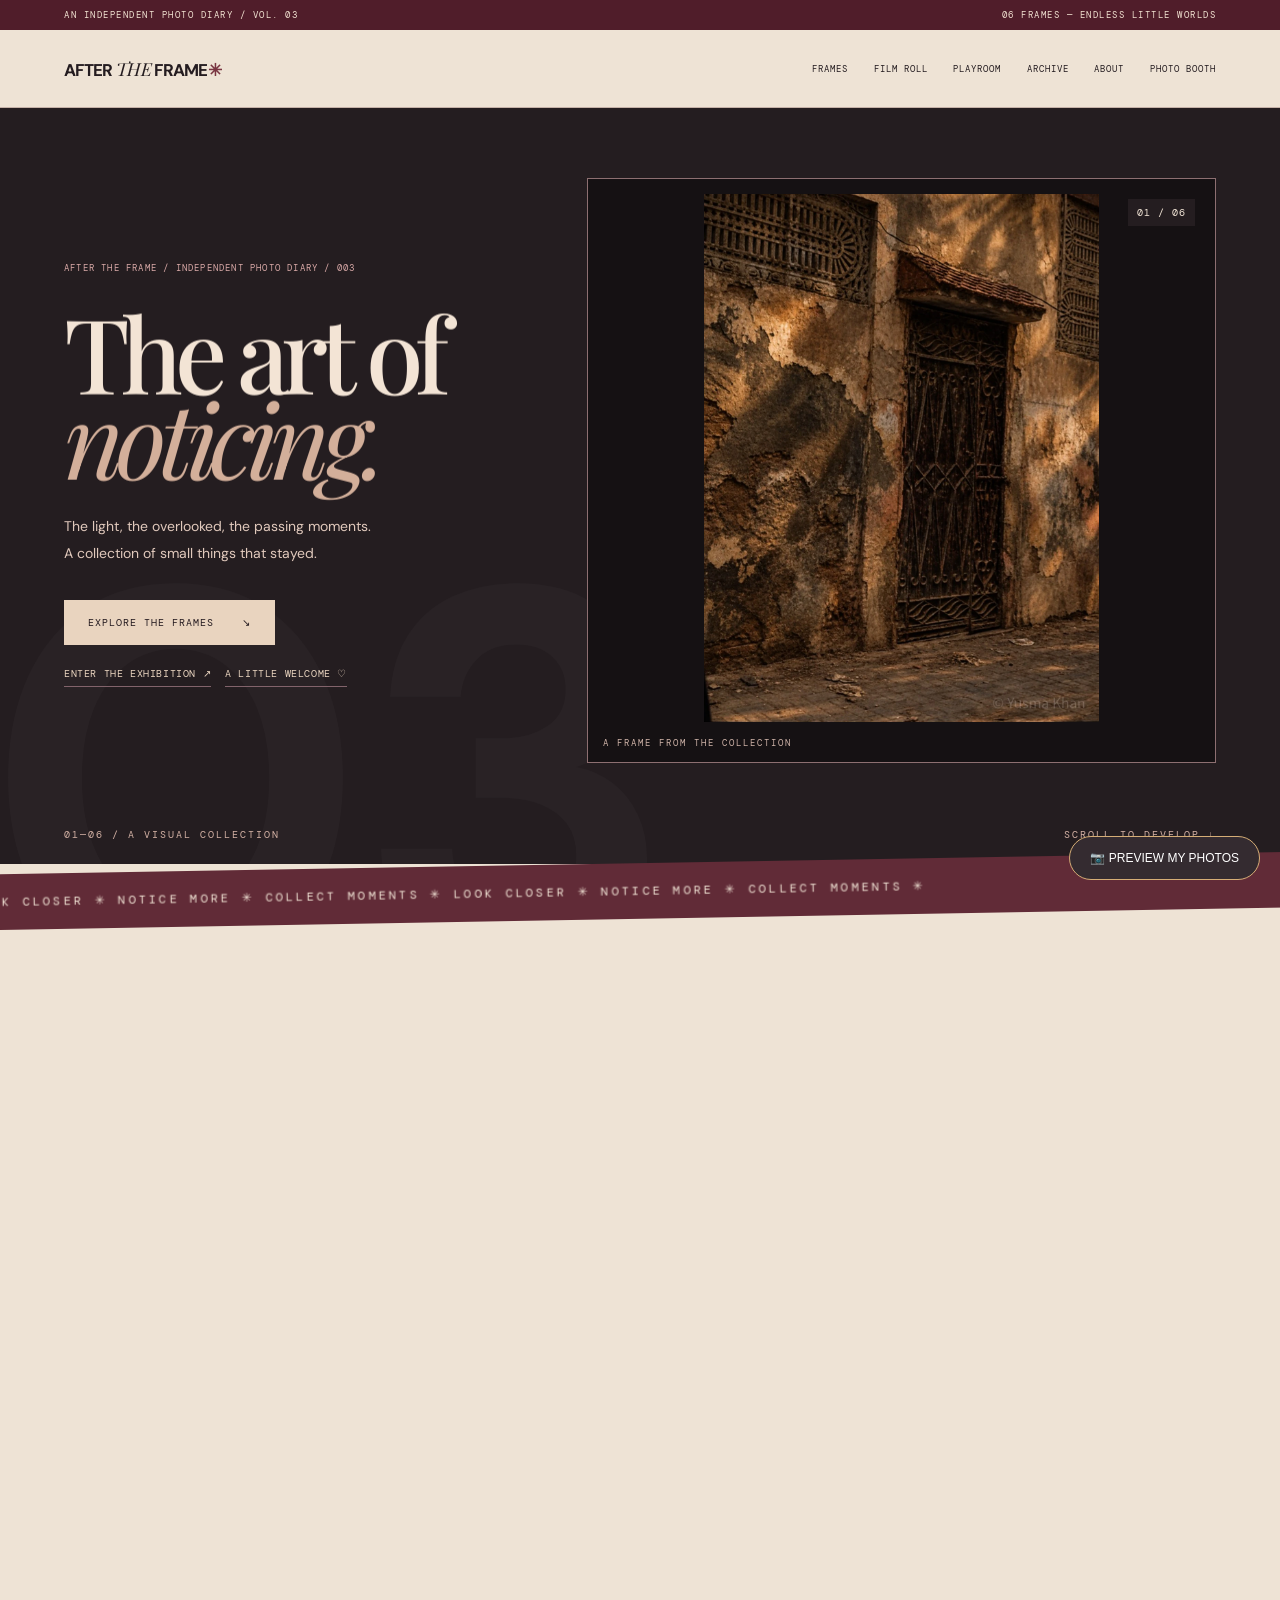
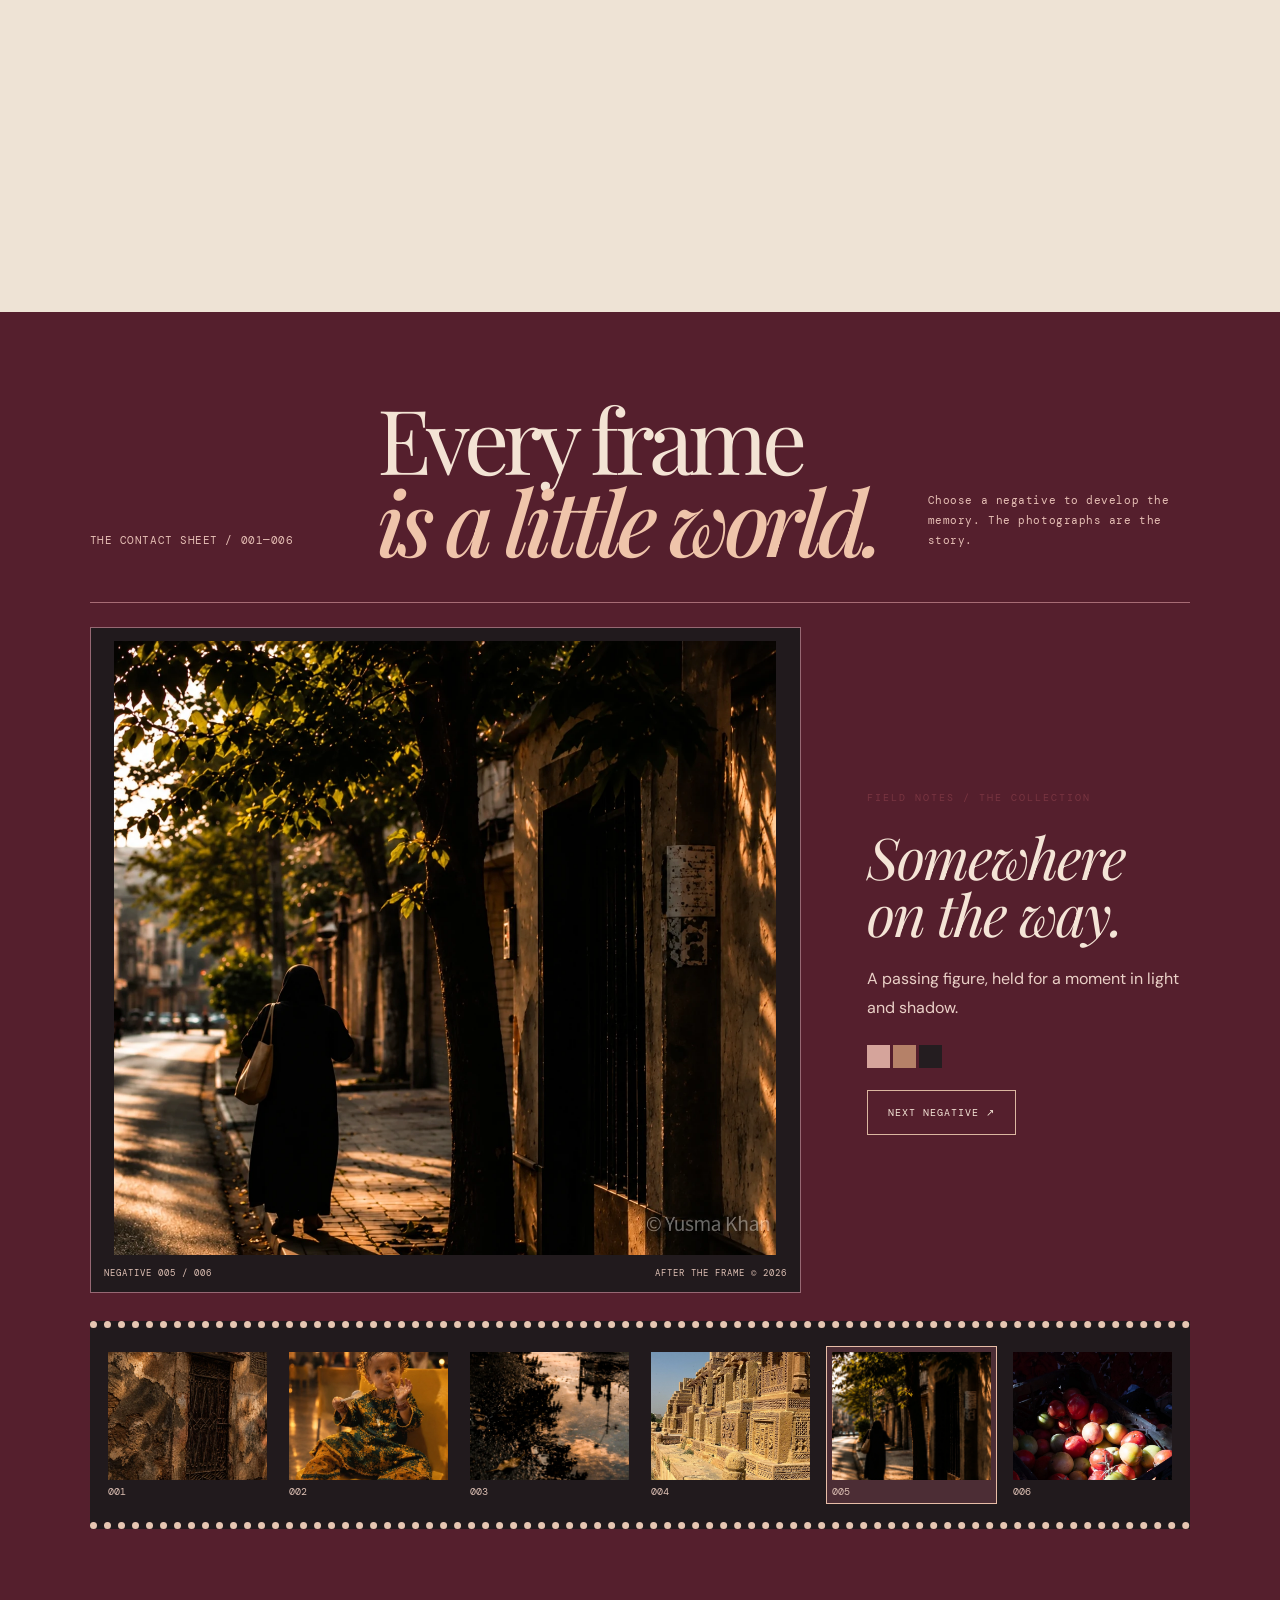
